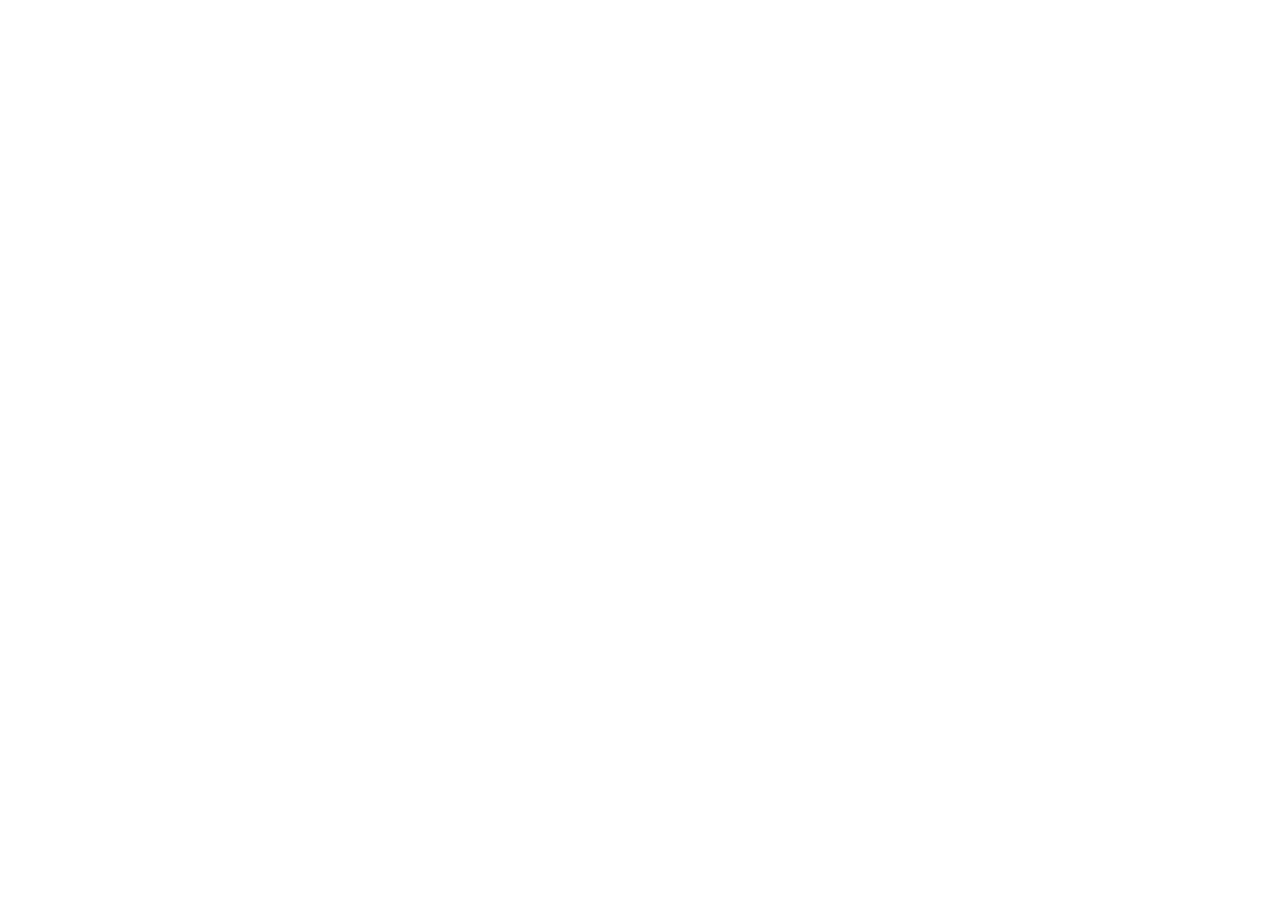
==== assets/html/subpage_01.html @ ce535149 "0426_V1 모바일에서도 봐야지" ====
<!doctype html>
<html lang="en">
  <head>
    <meta charset="UTF-8" />
    <meta name="viewport" content="width=device-width, initial-scale=1.0" />
    <title>Document</title>
  </head>
  <body></body>
</html>
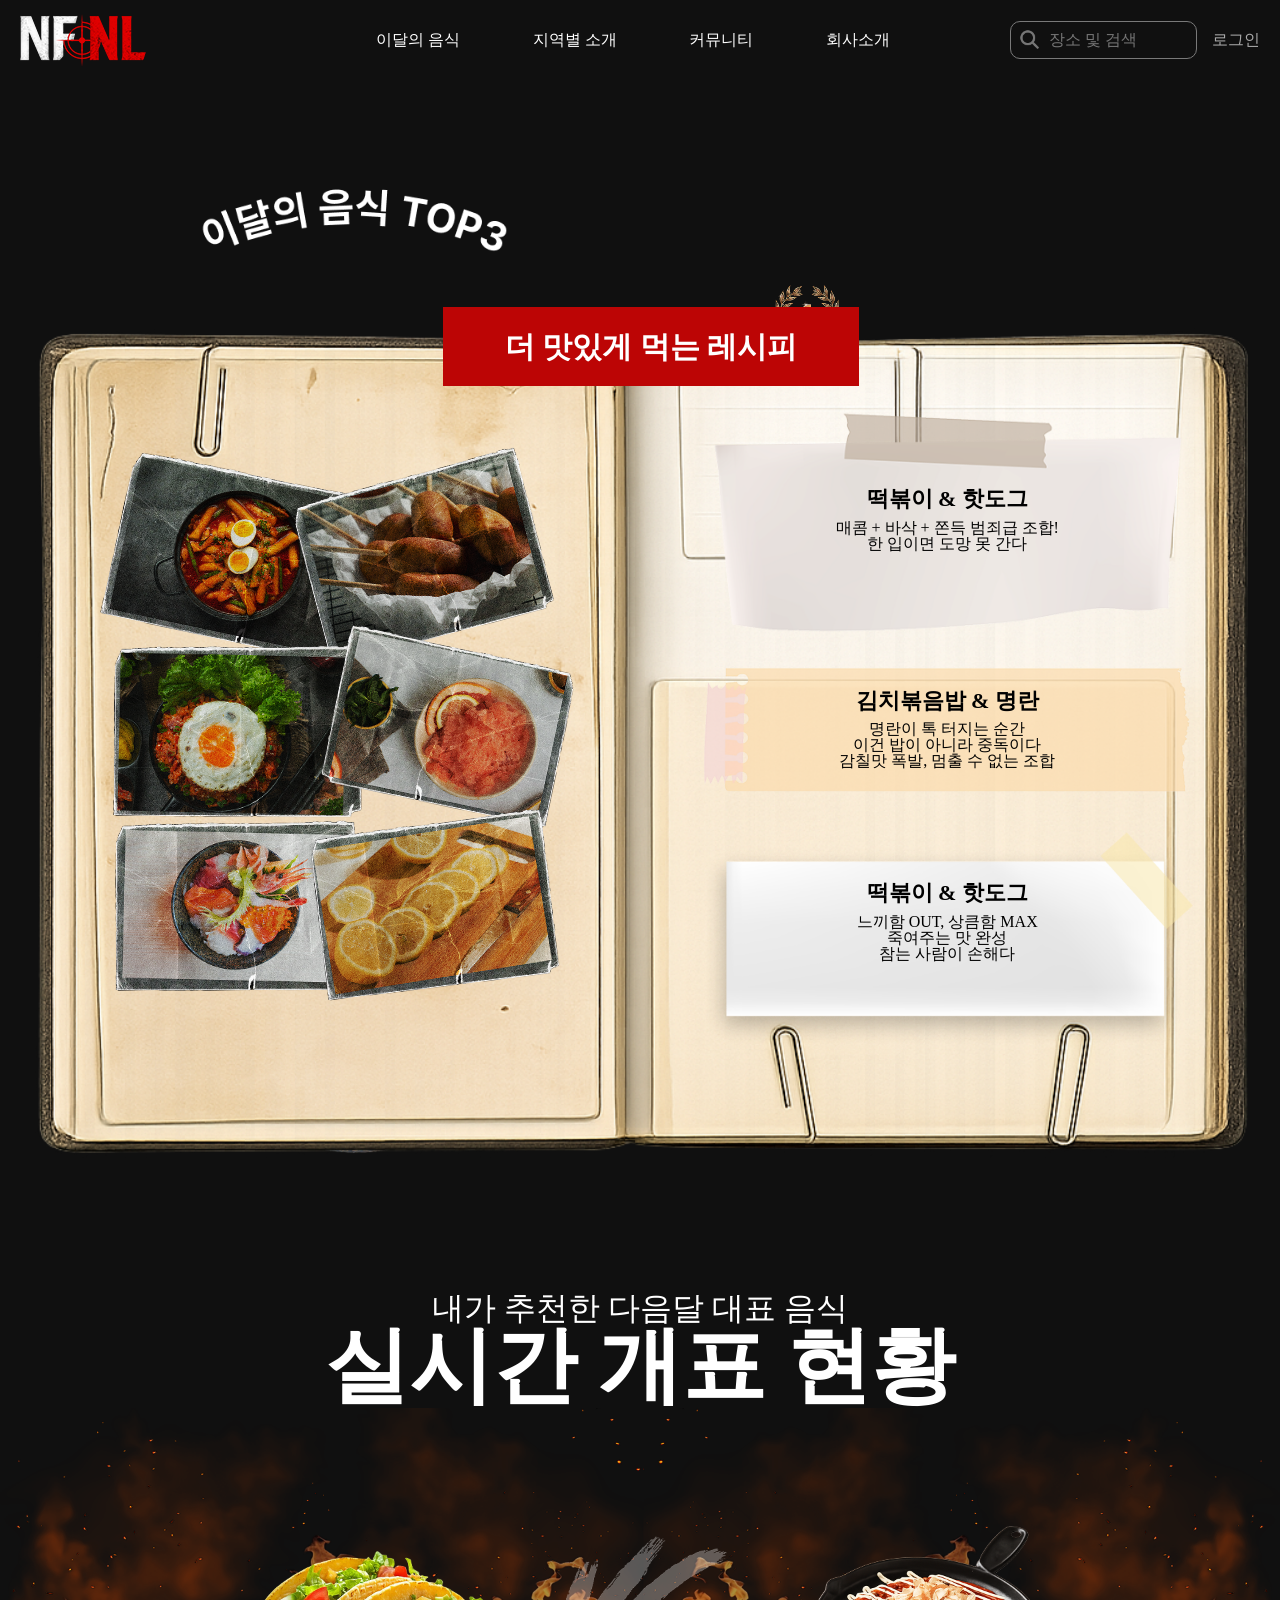
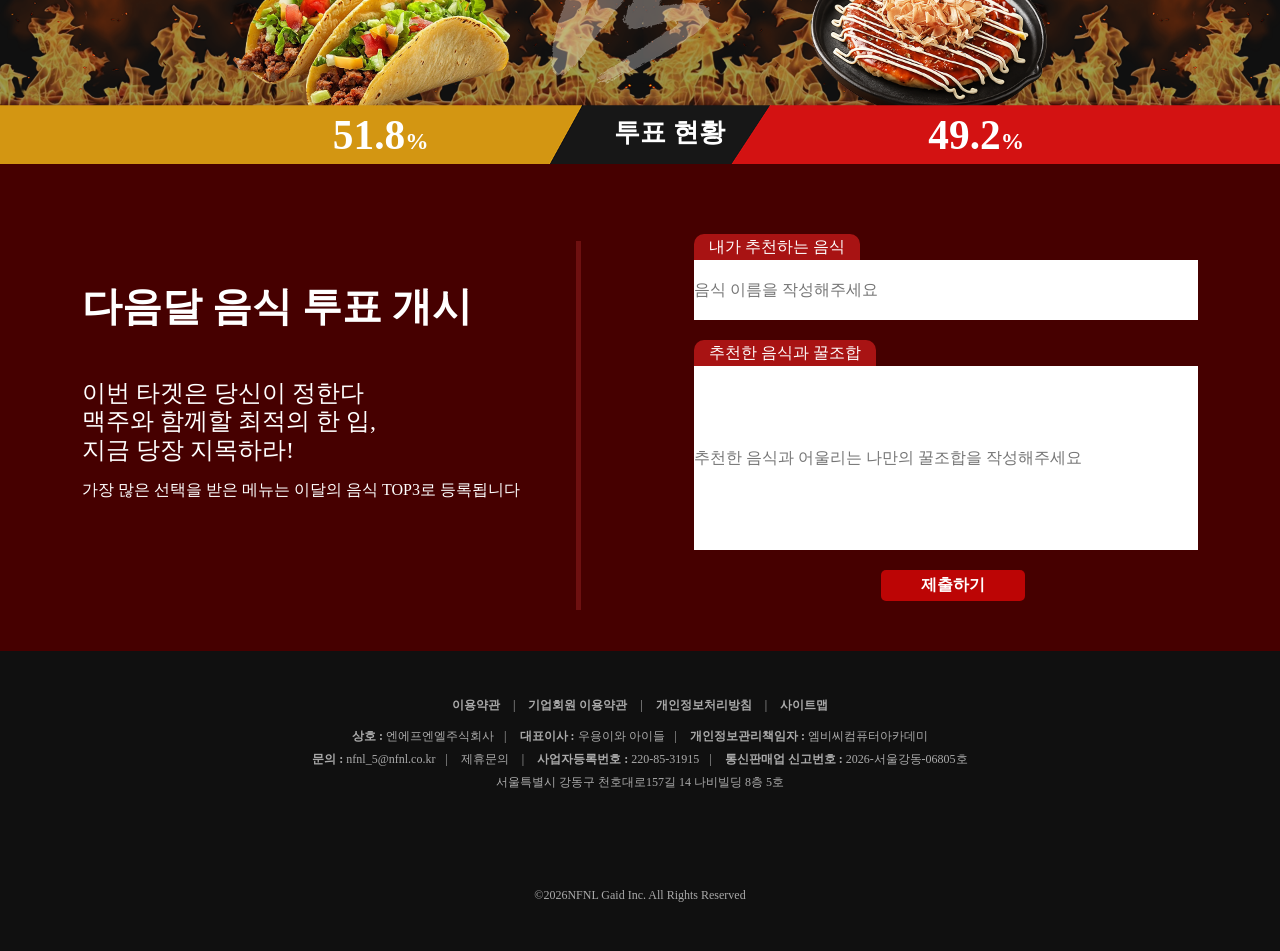
==== commit 2f985113: "0427 대가리 깨져 미친" ====
--- a/assets/html/subpage_01.html
+++ b/assets/html/subpage_01.html
@@ -1,9 +1,521 @@
 <!doctype html>
-<html lang="en">
+<html lang="ko">
   <head>
     <meta charset="UTF-8" />
     <meta name="viewport" content="width=device-width, initial-scale=1.0" />
-    <title>Document</title>
+    <title>이달의 음식</title>
+    <!-- css 리셋 -->
+    <link rel="stylesheet" href="../css/font.css" />
+    <link rel="stylesheet" href="../css/reset.css" />
+    <link rel="stylesheet" href="../css/style.css" />
+    <!-- <link rel="stylesheet" href="../css/sub1.css" /> -->
+    <link rel="stylesheet" href="../css/sub_1.css" />
+    <link rel="stylesheet" href="../css/sub_1M.css" />
+    <script src="https://kit.fontawesome.com/fb27592f06.js" crossorigin="anonymous"></script>
   </head>
-  <body></body>
+  <body>
+    <!-- header -->
+    <div id="mNav">
+      <button><i class="fa-solid fa-bars"></i></button>
+      <nav class="mNav_nav">
+        <ul>
+          <li><a href="subpage_01.html">이달의 음식</a></li>
+          <li>
+            <div class="sub">
+              <a href="subpage_02_b1.html">지역별 소개</a
+              ><i class="fa-solid fa-angle-down" style="color: #fff"></i>
+            </div>
+            <ul class="submenu">
+              <li><a href="subpage_02_b1.html">지역별</a></li>
+              <li><a href="subpage_02_kr.html">음식별</a></li>
+            </ul>
+          </li>
+          <li>
+            <div class="sub">
+              <a href="subpage_03.html">커뮤니티</a
+              ><i class="fa-solid fa-angle-down" style="color: #fff"></i>
+            </div>
+            <ul class="submenu">
+              <li><a href="subpage_03.html#tab01">게시판</a></li>
+              <li><a href="subpage_03.html#tab02">X파일(칼럼)</a></li>
+              <li><a href="subpage_03.html#tab03">유튜버 인증 리뷰</a></li>
+            </ul>
+          </li>
+          <li><a href="subpage_04.html">회사 소개</a></li>
+          <li><a href="#">로그인</a></li>
+        </ul>
+      </nav>
+    </div>
+    <!-- //mobile header -->
+    <header id="header">
+      <div class="logo">
+        <a href="../../index.html"><img src="../img/logo_nfnl_126_53.png" alt="로고 이미지" /></a>
+      </div>
+      <div class="lnb">
+        <ul>
+          <li>
+            <a href="subpage_01.html">이달의 음식</a>
+          </li>
+          <li>
+            <a href="subpage_02_b1.html">지역별 소개</a>
+            <ul class="submenu2">
+              <li><a href="subpage_02_b1.html">지역별</a></li>
+              <li><a href="subpage_02_kr.html">음식별</a></li>
+            </ul>
+          </li>
+          <li>
+            <a href="subpage_03.html">커뮤니티</a>
+            <ul class="submenu2">
+              <li><a href="subpage_03.html#tab01">게시판</a></li>
+              <li><a href="subpage_03.html#tab02">X파일(칼럼)</a></li>
+              <li><a href="subpage_03.html#tab03">유튜버 인증 리뷰</a></li>
+            </ul>
+          </li>
+          <li>
+            <a href="subpage_04.html">회사소개</a>
+          </li>
+        </ul>
+      </div>
+      <div class="gnb">
+        <form class="search_box" role="search">
+          <label for="searchInput" class="ir_so">상품검색</label>
+          <button type="submit"><span class="ir_so">버튼</span></button>
+          <input type="text" id="searchInput" placeholder="장소 및 검색" />
+        </form>
+        <a href="#">로그인</a>
+      </div>
+    </header>
+    <!-- //header -->
+
+    <main id="top3_main">
+      <section id="top3">
+        <div class="top3_bg">
+          <img src="../img/sub_1/11.png" alt="" />
+          <img src="../img/sub_1/table10.png" alt="" />
+        </div>
+        <div class="container">
+          <div class="top1">
+            <div class="img_box">
+              <img class="img1" src="../img/sub_1/this_food.png" alt="" />
+              <img class="no1" src="../img/sub_1/top1.png" alt="" />
+            </div>
+            <div class="food">
+              <div class="num"><img src="../img/sub_1/rank1.png" alt="" /></div>
+              <div><h1>마라탕</h1></div>
+              <div>
+                <span>매콤한 국물이 입맛을 확 깨운다</span
+                ><span class="food_txt">한번 먹기 시작하면 자꾸 손이 가는 그 맛</span>
+              </div>
+              <button class="btn1">
+                <a href="subpage_02_ch.html"
+                  >식당 보러가기
+                  <i class="fa-solid fa-arrow-right-long"></i>
+                </a>
+              </button>
+              <button class="btn2">
+                <a href="subpage_02_ch.html"><i class="fa-solid fa-arrow-right-long"></i></a>
+              </button>
+            </div>
+          </div>
+          <div class="top2">
+            <div class="food2">
+              <div class="num2"><img src="../img/sub_1/rank2.png" alt="" /></div>
+              <div><h1>반반족발</h1></div>
+              <div>
+                <span>고소함 반, 매콤함 반 불향이 입안 가득 퍼진다</span
+                ><span class="food_txt">언제 먹어도 즐기기 좋은 한 끼</span>
+              </div>
+              <button class="btn1">
+                <a href="subpage_02_kr.html">
+                  식당 보러가기
+                  <i class="fa-solid fa-arrow-right-long"></i>
+                </a>
+              </button>
+              <button class="btn2">
+                <a href="subpage_02_kr.html"><i class="fa-solid fa-arrow-right-long"></i></a>
+              </button>
+            </div>
+            <img class="no2" src="../img/sub_1/top2.png" alt="" />
+          </div>
+          <div class="top3">
+            <img class="no3" src="../img/sub_1/top3.png" alt="" />
+            <div class="food3">
+              <div class="num3"><img src="../img/sub_1/rank3.png" alt="" /></div>
+              <div><h1>해산물 덮밥</h1></div>
+              <div>
+                <span>신선한 해산물이 깔끔하게 어우러진다</span
+                ><span class="food_txt">마지막 한 입까지 기분 좋은 선택</span>
+              </div>
+              <button class="btn1">
+                <a href="subpage_02_jp.html">
+                  식당 보러가기
+                  <i class="fa-solid fa-arrow-right-long"></i>
+                </a>
+              </button>
+              <button class="btn2">
+                <a href="subpage_02_jp.html"><i class="fa-solid fa-arrow-right-long"></i></a>
+              </button>
+            </div>
+          </div>
+        </div>
+      </section>
+      <!-- //top3 -->
+
+      <section id="recipe">
+        <div class="container">
+          <img src="../img/sub_1/note.png" alt="" class="main_note" />
+          <h1>더 맛있게 먹는 레시피</h1>
+          <div class="left">
+            <div class="left_box img_box1">
+              <div class="recipe_img1"><img src="../img/sub_1/top1_img.png" alt="" /></div>
+              <div class="recipe_img1-1"><img src="../img/sub_1/top1_img2.png" alt="" /></div>
+            </div>
+            <div class="left_box img_box2">
+              <div class="recipe_img2"><img src="../img/sub_1/top2_img.png" alt="" /></div>
+              <div class="recipe_img2-1"><img src="../img/sub_1/top2_img2.png" alt="" /></div>
+            </div>
+            <div class="left_box img_box3">
+              <div class="recipe_img3"><img src="../img/sub_1/top3_img.png" alt="" /></div>
+              <div class="recipe_img3-1"><img src="../img/sub_1/top3_img2.png" alt="" /></div>
+            </div>
+          </div>
+          <div class="right">
+            <div class="right_recpie recpie_type1">
+              <img src="../img/sub_1/postit1.png" alt="" class="postit" />
+              <img src="../img/sub_1/note11.png" alt="" class="note" />
+              <div class="recpie_desc recipe_desc1">
+                <img src="../img/sub_1/m_img1.png" alt="" class="m_img" />
+                <h1>떡볶이 & 핫도그</h1>
+                <span>매콤 + 바삭 + 쫀득 범죄급 조합!</span>
+                <span>한 입이면 도망 못 간다</span>
+              </div>
+            </div>
+            <div class="right_recpie recpie_type2">
+              <img src="../img/sub_1/postit2.png" alt="" class="postit" />
+              <img src="../img/sub_1/note10.png" alt="" class="note" />
+              <div class="recpie_desc recipe_desc2">
+                <img src="../img/sub_1/m_img2.png" alt="" class="m_img" />
+                <h1>김치볶음밥 & 명란</h1>
+                <span>명란이 톡 터지는 순간</span>
+                <span>이건 밥이 아니라 중독이다</span>
+                <span>감칠맛 폭발, 멈출 수 없는 조합</span>
+              </div>
+            </div>
+            <div class="right_recpie recpie_type3">
+              <img src="../img/sub_1/postit3.png" alt="" class="postit" />
+              <img src="../img/sub_1/note11.png" alt="" class="note" />
+              <div class="recpie_desc recipe_desc3">
+                <img src="../img/sub_1/m_img3.png" alt="" class="m_img" />
+                <h1>떡볶이 & 핫도그</h1>
+                <span>느끼함 OUT, 상큼함 MAX</span>
+                <span>죽여주는 맛 완성</span>
+                <span>참는 사람이 손해다</span>
+              </div>
+            </div>
+          </div>
+          <!-- <div class="recipe_tape">더 맛있게 먹는 레시피</div> -->
+          <!-- <div class="recipe_inner">
+            <div class="recipe_box1">
+              <div class="img_box1">
+                <div class="recipe_img1"><img src="../img/sub_1/top1_img.png" alt="" /></div>
+                <div class="recipe_img1-1"><img src="../img/sub_1/top1_img2.png" alt="" /></div>
+              </div>
+              <div class="recpie_type1">
+                <h1>떡볶이 & 핫도그</h1>
+                <span>매콤 + 바삭 + 쫀득 범죄급 조합!</span>
+                <span>한 입이면 도망 못 간다</span>
+              </div>
+            </div>
+            <div class="recipe_box2">
+              <div class="img_box2">
+                <div class="recipe_img2"><img src="../img/sub_1/top2_img.png" alt="" /></div>
+                <div class="recipe_img2-1"><img src="../img/sub_1/top2_img2.png" alt="" /></div>
+              </div>
+              <div class="recpie_type2">
+                <h1>김치볶음밥 & 명란</h1>
+                <span>불맛 가득 김치볶음밥에 명란이 터지는 순간</span>
+                <span>이건 밥이 아니라 중독이다</span>
+                <span>감칠맛 폭발, 멈출 수 없는 조합</span>
+              </div>
+            </div>
+            <div class="recipe_box3">
+              <div class="img_box3">
+                <div class="recipe_img3"><img src="../img/sub_1/top3_img.png" alt="" /></div>
+                <div class="recipe_img3-1"><img src="../img/sub_1/top3_img2.png" alt="" /></div>
+              </div>
+              <div class="recpie_type3">
+                <h1>떡볶이 & 핫도그</h1>
+                <span>느끼함 OUT, 상큼함 MAX</span>
+                <span>죽여주는 맛 완성</span>
+                <span>참는 사람이 손해다</span>
+              </div>
+            </div>
+          </div> -->
+        </div>
+      </section>
+      <!-- //recipe -->
+      <section id="vote">
+        <div class="vote_inner">
+          <div class="vote_type">
+            <span>내가 추천한 다음달 대표 음식</span>
+            <h1>실시간 개표 현황</h1>
+          </div>
+          <div class="vote_img">
+            <img src="../img/sub_1/fire.png" alt="" />
+            <div class="graph">
+              <h1 class="vote_num1">51.8<span>%</span></h1>
+              <p>투표 현황</p>
+              <h1 class="vote_num2">49.2<span>%</span></h1>
+            </div>
+          </div>
+        </div>
+      </section>
+      <section id="vote2">
+        <div class="vote2_inner">
+          <div class="container">
+            <div class="vote2_title">
+              <h1>다음달 음식 투표 개시</h1>
+              <span>이번 타겟은 당신이 정한다</span>
+              <span>맥주와 함께할 최적의 한 입,</span>
+              <span>지금 당장 지목하라!</span>
+              <p>가장 많은 선택을 받은 메뉴는 이달의 음식 TOP3로 등록됩니다</p>
+            </div>
+            <div class="vote2_type">
+              <div class="type_box1">내가 추천하는 음식</div>
+              <input type="text" class="type_box2" placeholder="음식 이름을 작성해주세요" />
+              <div class="type_box3">추천한 음식과 꿀조합</div>
+              <input
+                type="text"
+                class="type_box4"
+                placeholder="추천한 음식과 어울리는 나만의 꿀조합을 작성해주세요"
+              />
+              <button onclick="submitAlert()" class="type_box5">제출하기</button>
+            </div>
+          </div>
+        </div>
+      </section>
+    </main>
+    <!-- //main -->
+
+    <!-- footer -->
+    <footer id="footer" class="footer">
+      <div class="footer_list">
+        <ul>
+          <li class="footer_use">
+            <span class="virtual">
+              <a href="javascript:void(0)">
+                <strong>이용약관</strong>
+              </a>
+            </span>
+            <span class="virtual">
+              <a href="javascript:void(0)">
+                <strong>기업회원 이용약관</strong>
+              </a>
+            </span>
+            <span class="virtual">
+              <a href="javascript:void(0)">
+                <strong>개인정보처리방침</strong>
+              </a>
+            </span>
+            <span>
+              <a href="javascript:void(0)">
+                <strong>사이트맵</strong>
+              </a>
+            </span>
+          </li>
+          <li class="footer_company">
+            <span class="virtual"><em>상호 : </em>엔에프엔엘주식회사</span>
+            <span class="virtual"><em>대표이사 : </em>우용이와 아이들</span>
+            <span><em>개인정보관리책임자 : </em>엠비씨컴퓨터아카데미</span>
+          </li>
+          <li class="footer_inquiry">
+            <span class="virtual"
+              ><em>문의 : </em><a href="mailto:nfnl_5@nfnl.co.kr">nfnl_5@nfnl.co.kr</a></span
+            >
+            <span class="virtual">
+              <a href="javascript:void(0)">제휴문의</a>
+            </span>
+            <span class="virtual"><em>사업자등록번호 : </em>220-85-31915</span>
+            <span><em>통신판매업 신고번호 : </em>2026-서울강동-06805호</span>
+          </li>
+          <li class="footer_address">
+            <span>서울특별시 강동구 천호대로157길 14 나비빌딩 8층 5호</span>
+          </li>
+          <li class="footer_sns">
+            <a href="https://www.instagram.com/" target="_blank">
+              <i class="fa-brands fa-instagram"></i>
+            </a>
+            <a href="https://www.facebook.com/" target="_blank">
+              <i class="fa-brands fa-square-facebook"></i>
+            </a>
+            <a href="https://www.youtube.com/" target="_blank">
+              <i class="fa-brands fa-youtube"></i>
+            </a>
+            <a href="https://www.tiktok.com/" target="_blank">
+              <i class="fa-brands fa-tiktok"></i>
+            </a>
+          </li>
+        </ul>
+        <span class="footer_copyright"
+          >&copy;<span>2026</span>NFNL Gaid Inc. All Rights Reserved</span
+        >
+      </div>
+    </footer>
+    <!-- //footer -->
+
+    <!-- script -->
+    <script src="https://cdn.jsdelivr.net/npm/gsap@3.14.2/dist/gsap.min.js"></script>
+    <script src="https://cdn.jsdelivr.net/npm/gsap@3.14.2/dist/ScrollTrigger.min.js"></script>
+    <script src="../javascript/main_swiper.js"></script>
+    <script>
+      //header scroll
+      let lastScrollTop = 0;
+      window.addEventListener("scroll", function () {
+        let scrollTop = window.scrollY + window.innerHeight / 2;
+        let scrollTop2 = window.scrollY;
+
+        if (scrollTop2 > lastScrollTop) {
+          document.querySelector("#header").classList.add("hide");
+        } else {
+          document.querySelector("#header").classList.remove("hide");
+        }
+        lastScrollTop = scrollTop2;
+      });
+
+      // 모바일 메뉴
+      const button = document.querySelector("#mNav button");
+      const nav = document.querySelector("#mNav nav");
+
+      button.addEventListener("click", () => {
+        nav.classList.toggle("dropdown");
+      });
+
+      const menu = document.querySelectorAll(".mNav_nav > ul > li");
+
+      menu.forEach(function (menuList) {
+        menuList.addEventListener("click", function () {
+          const subMenu = this.querySelector("ul");
+
+          if (subMenu.style.height === "120px") {
+            subMenu.style.height = "0px";
+          } else {
+            subMenu.style.height = "120px";
+          }
+        });
+      });
+
+      //1920px 메뉴
+      const navList = document.querySelector("#header .lnb > ul");
+
+      navList.addEventListener("mouseover", function () {
+        navList.querySelectorAll(".submenu2").forEach(function (sub) {
+          sub.style.height = "200px";
+        });
+        document.querySelector("#header").classList.add("on");
+      });
+
+      navList.addEventListener("mouseout", function () {
+        navList.querySelectorAll(".submenu2").forEach(function (sub) {
+          sub.style.height = "0";
+        });
+        document.querySelector("#header").classList.remove("on");
+      });
+
+      gsap.registerPlugin(ScrollTrigger);
+
+      const box1 = document.querySelector(".no1");
+      const box2 = document.querySelector(".no2");
+      const box3 = document.querySelector(".no3");
+
+      // box1 → 왼쪽에서
+      gsap.from(box1, {
+        x: -300,
+        opacity: 0,
+        duration: 0.5,
+        scrollTrigger: {
+          trigger: box1,
+          start: "top+=500 bottom",
+          once: true,
+        },
+      });
+
+      // box2 → 오른쪽에서
+      gsap.from(box2, {
+        x: 300,
+        opacity: 0,
+        duration: 0.5,
+        scrollTrigger: {
+          trigger: box2,
+          start: "top+=500 bottom",
+          once: true,
+        },
+      });
+
+      // box3 → 다시 왼쪽에서
+      gsap.from(box3, {
+        x: -300,
+        opacity: 0,
+        duration: 0.5,
+        scrollTrigger: {
+          trigger: box3,
+          start: "top+=500 bottom",
+          once: true,
+        },
+      });
+
+      // recipe
+      gsap.registerPlugin(ScrollTrigger);
+
+      const recipe = document.querySelectorAll(".recipe_img1-1, .recipe_img2-1, .recipe_img3-1");
+
+      // box1 → 왼쪽에서
+      gsap.from(recipe, {
+        x: -200,
+        duration: 0.6,
+        stagger: 0.1,
+        ease: "power3.out",
+        scrollTrigger: {
+          trigger: ".recipe_img1-1",
+          start: "top 100%",
+          once: true,
+        },
+      });
+
+      // graph
+      const nums = document.querySelectorAll(".vote_num1, .vote_num2");
+
+      const observer = new IntersectionObserver((entries) => {
+        entries.forEach((entry) => {
+          if (entry.isIntersecting) {
+            startAnimation();
+            observer.disconnect(); // 한 번만 실행
+          }
+        });
+      });
+
+      observer.observe(document.querySelector(".graph"));
+
+      function startAnimation() {
+        nums.forEach((el) => {
+          const finalValue = parseFloat(el.textContent); // 51.8 같은 값
+          let interval;
+
+          interval = setInterval(() => {
+            const random = (Math.random() * 100).toFixed(1); // 0~100 랜덤
+            el.childNodes[0].nodeValue = random; // 숫자만 변경 (% 제외)
+          }, 40);
+
+          setTimeout(() => {
+            clearInterval(interval);
+            el.childNodes[0].nodeValue = finalValue.toFixed(1);
+          }, 1000);
+        });
+      }
+
+      // 제출하기 버튼
+      function submitAlert() {
+        alert("제출이 완료되었습니다.");
+      }
+    </script>
+  </body>
 </html>
--- a/assets/css/font.css
+++ b/assets/css/font.css
@@ -0,0 +1,63 @@
+/* font */
+@font-face {
+  font-family: "Pretendard";
+  src: url("https://cdn.jsdelivr.net/gh/projectnoonnu/pretendard@1.0/Pretendard-Thin.woff2") format("woff2");
+  font-weight: 100;
+  font-display: swap;
+}
+
+@font-face {
+  font-family: "Pretendard";
+  src: url("https://cdn.jsdelivr.net/gh/projectnoonnu/pretendard@1.0/Pretendard-ExtraLight.woff2") format("woff2");
+  font-weight: 200;
+  font-display: swap;
+}
+
+@font-face {
+  font-family: "Pretendard";
+  src: url("https://cdn.jsdelivr.net/gh/projectnoonnu/pretendard@1.0/Pretendard-Light.woff2") format("woff2");
+  font-weight: 300;
+  font-display: swap;
+}
+
+@font-face {
+  font-family: "Pretendard";
+  src: url("https://cdn.jsdelivr.net/gh/projectnoonnu/pretendard@1.0/Pretendard-Regular.woff2") format("woff2");
+  font-weight: 400;
+  font-display: swap;
+}
+
+@font-face {
+  font-family: "Pretendard";
+  src: url("https://cdn.jsdelivr.net/gh/projectnoonnu/pretendard@1.0/Pretendard-Medium.woff2") format("woff2");
+  font-weight: 500;
+  font-display: swap;
+}
+
+@font-face {
+  font-family: "Pretendard";
+  src: url("https://cdn.jsdelivr.net/gh/projectnoonnu/pretendard@1.0/Pretendard-SemiBold.woff2") format("woff2");
+  font-weight: 600;
+  font-display: swap;
+}
+
+@font-face {
+  font-family: "Pretendard";
+  src: url("https://cdn.jsdelivr.net/gh/projectnoonnu/pretendard@1.0/Pretendard-Bold.woff2") format("woff2");
+  font-weight: 700;
+  font-display: swap;
+}
+
+@font-face {
+  font-family: "Pretendard";
+  src: url("https://cdn.jsdelivr.net/gh/projectnoonnu/pretendard@1.0/Pretendard-ExtraBold.woff2") format("woff2");
+  font-weight: 800;
+  font-display: swap;
+}
+
+@font-face {
+  font-family: "Pretendard";
+  src: url("https://cdn.jsdelivr.net/gh/projectnoonnu/pretendard@1.0/Pretendard-Black.woff2") format("woff2");
+  font-weight: 900;
+  font-display: swap;
+}
--- a/assets/css/style.css
+++ b/assets/css/style.css
@@ -0,0 +1,363 @@
+/* common */
+/* layout */
+#header {
+  position: fixed;
+  z-index: 200;
+  width: 100%;
+  height: 80px;
+  display: flex;
+  align-items: center;
+  justify-content: space-between;
+  padding: 10px 20px;
+  box-sizing: border-box;
+  line-height: 1;
+  transition: transform 0.4s;
+  transform: translateY(0);
+  background-color: #101010;
+  top: 0;
+  left: 0;
+}
+
+#header.hide {
+  transform: translateY(-200px);
+}
+#nav {
+  width: 100%;
+}
+#main {
+  width: 100%;
+}
+#footer {
+  width: 100%;
+  height: 300px;
+  background: #101010;
+  text-align: center;
+  align-content: center;
+  box-sizing: border-box;
+  font-size: 12px;
+  font-weight: 300;
+  line-height: 1.7;
+}
+/* container */
+.container {
+  width: 1440px;
+  margin: 0 auto;
+
+  /* background: rgba(255, 243, 82, 0.438); */
+}
+
+/****** mobile header ******/
+#mNav button {
+  padding: 15px;
+  position: fixed;
+  top: 0;
+  left: 0;
+  z-index: 300;
+  display: none;
+  background-color: rgba(0, 0, 0, 0);
+}
+#mNav button i.fa-bars {
+  color: #fff;
+  font-size: 30px;
+}
+#mNav nav {
+  display: none;
+}
+#mNav nav ul {
+}
+#mNav nav ul:nth-child(1) {
+}
+#mNav nav > ul > li {
+  border-bottom: 1px solid #999;
+  /* margin-bottom: 20px; */
+  /* margin-bottom: 10px; */
+}
+#mNav nav > ul > li:last-child {
+  border-bottom: none;
+}
+#mNav nav > ul > li > a {
+  display: inline-block;
+  font-size: 18px;
+  color: #ddd;
+  margin: 5% 0;
+}
+.mNav_nav > ul > li > ul {
+  display: none;
+}
+.mNav_nav > ul > li > ul > li > a {
+  display: block;
+  padding: 10px;
+  text-align: center;
+}
+.mNav_btn {
+  display: inline-block;
+  margin: 5% 0;
+}
+/* header */
+
+/* logo */
+.logo {
+  width: 19%;
+}
+.logo a {
+}
+.logo a img {
+  width: 126px;
+  height: 53px;
+}
+
+/* nav */
+/* submenu2 및 배경 */
+#header::after {
+  content: "";
+  width: 100%;
+  height: 0px;
+  /* background-color: #ddd; */
+  background: linear-gradient(rgba(16, 16, 16, 1) 0%, rgba(0, 0, 0, 0) 100%);
+  position: absolute;
+  left: 0;
+  top: 80px;
+  transition: all 0.5s;
+  backdrop-filter: blur(2px);
+  z-index: 100;
+}
+#header.on::after {
+  content: "";
+  width: 100%;
+  height: 500px;
+  /* ************여깁니다 서브메뉴 길이설정********* */
+  /* background-color: #ddd; */
+  background: linear-gradient(rgba(16, 16, 16, 1) 20%, rgba(16, 16, 16, 0) 100%);
+  position: absolute;
+  left: 0;
+  top: 80px;
+  backdrop-filter: blur(2px);
+}
+/* //submenu 및 배경 */
+/* lnb */
+#header .lnb {
+  width: 50%;
+  z-index: 200;
+}
+#header .lnb > ul {
+  display: flex;
+  justify-content: space-evenly;
+  align-items: center;
+}
+.sub {
+  display: flex;
+  justify-content: space-between;
+  align-items: center;
+}
+.sub a {
+  font-size: 18px;
+  color: #ddd;
+  margin: 5% 0;
+}
+#header .lnb > ul > li {
+  position: relative;
+}
+#header .lnb > ul > li .submenu2 {
+  display: none;
+}
+#header .lnb > ul > li:hover .submenu2 {
+  display: block;
+}
+#header .lnb > ul > li > a {
+  display: block;
+  padding: 10px 1.5625vw;
+  color: #ffffff;
+}
+#header .lnb > ul > li > a:hover {
+  color: #e00000;
+}
+#header .lnb > ul > li > ul.submenu2 {
+  position: absolute;
+  left: 0;
+  top: 44px;
+  width: 100%;
+  z-index: 3;
+  display: none;
+}
+#header .lnb > ul > li > ul.submenu2 {
+  display: block;
+  height: 0;
+  overflow: hidden;
+  transition: height 0.5s;
+}
+#header .lnb > ul > li > ul.submenu2 > li {
+  text-align: center;
+  margin-top: 30px;
+}
+#header .lnb > ul > li > ul.submenu2 > li > a {
+  color: #ffffff;
+  display: block;
+  padding: 5px;
+  box-sizing: border-box;
+  word-break: keep-all;
+}
+#header .lnb > ul > li > ul.submenu2 > li > a:hover {
+  color: #e00000;
+}
+
+/* gnb */
+.gnb {
+  display: flex;
+  align-items: center;
+}
+.search_box {
+  width: 14.4271vw;
+  display: flex;
+  border: 1px solid #797979;
+  border-radius: 10px;
+}
+.search_box input {
+  width: 8.5417vw;
+  height: 36px;
+  padding-left: 2px;
+  background-color: rgba(0, 0, 0, 0);
+  border: none;
+}
+.search_box button {
+  background: url(../img/search.png) no-repeat center;
+  width: 36px;
+  height: 36px;
+  background-size: 64%;
+}
+.gnb a {
+  margin-left: 15px;
+}
+
+/* footer */
+/* footer_list */
+.footer_company,
+.footer_inquiry,
+.footer_address {
+  margin-bottom: 3px;
+}
+em {
+  font-weight: 700;
+}
+/* footer_use */
+.footer_use {
+  margin-bottom: 10px;
+  font-weight: 500;
+  line-height: 1.6;
+}
+/* virtual_bar */
+.virtual::after {
+  content: "|";
+  margin-left: 10px;
+  margin-right: 10px;
+}
+/* footer_sns */
+.footer_sns {
+  margin: 24px 0;
+}
+.footer_sns a {
+  font-size: 26px;
+  text-align: center;
+  padding-right: 10px;
+}
+.footer_sns a:last-child {
+  padding-right: 0;
+}
+.footer_sns a i {
+  width: auto;
+  height: 26px;
+  color: #666666;
+}
+.footer_sns a i:hover {
+  color: #8d0002;
+}
+
+/* 미디어 쿼리 */
+@media (max-width: 1170px) {
+  #header .lnb > ul {
+    display: flex;
+    justify-content: space-between;
+    align-items: center;
+  }
+}
+@media (max-width: 780px) {
+  #header {
+    height: 60px;
+    justify-content: center;
+  }
+  #mNav nav {
+    display: block;
+    width: 50%;
+    background-color: #8d0002;
+    padding: 1% 3%;
+    box-sizing: border-box;
+    transform: translateX(-100%);
+    transition: transform 0.5s;
+    position: fixed;
+    top: 60px;
+    z-index: 300;
+    left: 0;
+  }
+  #mNav nav.dropdown {
+    display: block;
+    transform: translateX(0);
+  }
+  #mNav button {
+    display: block;
+  }
+  .mNav_nav > ul > li > ul {
+    display: block;
+    height: 0;
+    overflow: hidden;
+    transition: all 400ms;
+  }
+
+  #header .lnb,
+  .gnb {
+    display: none;
+  }
+  .logo,
+  .logo a img {
+    width: 79px;
+    height: 33px;
+  }
+  #footer {
+    padding: 0 24px;
+  }
+  span {
+    word-break: keep-all;
+  }
+}
+@media (max-width: 480px) {
+  #header {
+    height: 45px;
+    width: 100%;
+  }
+  .logo,
+  .logo a img {
+    width: 60px;
+    height: 25px;
+  }
+  #mNav nav {
+    top: 45px;
+  }
+  #mNav button {
+    padding: 12.5px;
+  }
+  #mNav button i.fa-bars {
+    font-size: 20px;
+  }
+  #mNav nav > ul > li > a {
+    font-size: 16px;
+  }
+  .sub a {
+    font-size: 16px;
+  }
+  #footer {
+    padding: 0 20px;
+    height: 350px;
+  }
+  .virtual::after {
+    margin-left: 5px;
+    margin-right: 5px;
+  }
+}
--- a/assets/css/sub_1.css
+++ b/assets/css/sub_1.css
@@ -0,0 +1,495 @@
+body {
+  overflow-x: hidden;
+}
+#top3_main {
+  padding-top: 30px;
+}
+#top3 {
+  width: 100%;
+  color: #fff;
+  position: relative;
+  margin-top: 150px;
+}
+.top3_bg img:last-child {
+  display: none;
+}
+#top3 .container {
+  position: absolute;
+  top: 0;
+  left: 0;
+  width: 100%;
+}
+#top3 .container {
+  display: flex;
+  flex-direction: column;
+  /* background-color: bisque; */
+}
+.top1 {
+  display: flex;
+  flex-wrap: wrap;
+  /* background-color: cadetblue; */
+}
+.img_box {
+  width: 50%;
+}
+.img_box .img1 {
+  width: 50%;
+  padding-top: 1%;
+  padding-left: 30%;
+}
+.no1 {
+  width: 50%;
+  padding-left: 30%;
+}
+.num img {
+  width: 20%;
+  padding-bottom: 8px;
+}
+.food {
+  box-sizing: border-box;
+  width: 40%;
+  padding-left: 10%;
+  padding-top: 8%;
+}
+span.food_txt {
+  display: block;
+}
+.food h1 {
+  font-size: 3.2292vw;
+  font-weight: bold;
+  padding-bottom: 18px;
+}
+.food span {
+  display: block;
+  font-size: 24px;
+}
+.btn1 {
+  padding: 14px 18px;
+  border-radius: 10px;
+  margin-top: 27px;
+}
+.btn1 a {
+  font-size: 24px;
+  font-weight: bold;
+  color: #000;
+}
+.btn2 {
+  padding: 5px;
+  border-radius: 50px;
+  color: #000;
+  margin-top: 5px;
+  display: none;
+}
+/* //top1 */
+
+.top2 {
+  display: flex;
+  flex-wrap: wrap;
+  gap: 5%;
+  /* background-color: yellowgreen; */
+}
+.num2 img {
+  width: 15%;
+  padding-bottom: 25px;
+}
+.no2 {
+  width: 30%;
+  position: relative;
+  bottom: 35px;
+  right: 6.8854vw;
+}
+.food2 {
+  width: 40%;
+  padding-top: 3%;
+  padding-left: 20%;
+}
+.food2 h1 {
+  font-size: 3.2292vw;
+  font-weight: bold;
+  padding-bottom: 23px;
+}
+.food2 span {
+  display: block;
+  font-size: 24px;
+}
+
+/* //top2 */
+
+.top3 {
+  display: flex;
+  flex-wrap: wrap;
+  gap: 20%;
+  margin-top: 20px;
+  /* background-color: tomato; */
+}
+.no3 {
+  width: 25%;
+  padding-top: 1%;
+  padding-left: 15%;
+  /* position: relative;
+  top: -155px;
+  left: 0; */
+}
+.food3 {
+  width: 30%;
+}
+.num3 img {
+  width: 20%;
+  padding-bottom: 25px;
+}
+.food3 h1 {
+  font-size: 3.2292vw;
+  font-weight: bold;
+  padding-bottom: 23px;
+}
+.food3 span {
+  display: block;
+  font-size: 24px;
+}
+/* //top3 */
+
+/* **********recipe********** */
+#recipe {
+  width: 100%;
+  margin-top: 10%;
+}
+#recipe .container {
+  position: relative;
+}
+#recipe .container > h1 {
+  background-color: #bc0505;
+  text-align: center;
+  display: inline-block;
+  padding: 2% 5%;
+  font-size: 30px;
+  font-weight: bold;
+  color: #fff;
+  position: absolute;
+  top: -2%;
+  left: 34%;
+}
+.left {
+  width: 50%;
+  /* background-color: #ff9f9f; */
+  position: absolute;
+  top: 0;
+  left: 0;
+  padding: 12% 5%;
+  box-sizing: border-box;
+}
+
+/* left item */
+.left_box {
+  display: flex;
+}
+.recipe_img1 {
+  transform: translateX(10%) rotate(12deg);
+}
+.recipe_img1-1 {
+  transform: translateX(-15%) rotate(-15deg);
+}
+.recipe_img2 {
+  transform: translateX(10%);
+}
+.recipe_img2-1 {
+  transform: translateX(-5%) rotate(12deg);
+}
+.recipe_img3 {
+  transform: translateX(10%);
+}
+.recipe_img3-1 {
+  transform: translateX(-10%) rotate(-8deg);
+}
+
+/* right item */
+.right {
+  width: 50%;
+  /* background-color: #86fff3; */
+  position: absolute;
+  top: 0;
+  right: 0;
+  padding: 7% 0;
+}
+.right_recpie {
+  width: 80%;
+  margin: 0 auto;
+  /* background-color: yellow; */
+  position: relative;
+  margin-bottom: 30px;
+}
+.recpie_desc {
+  width: 100%;
+  position: absolute;
+  top: 35%;
+  left: 50%;
+  transform: translateX(-50%);
+  text-align: center;
+  color: #000;
+}
+.recpie_desc h1 {
+  font-size: 22px;
+  font-weight: bold;
+  padding-bottom: 2%;
+}
+.recpie_desc span {
+  display: block;
+  font-size: 16px;
+}
+.recipe_desc2 {
+  top: 20%;
+}
+.recipe_desc3 {
+  top: 25%;
+}
+.note {
+  display: none;
+}
+.m_img {
+  display: none;
+}
+/* #recipe .container {
+  height: 1000px;
+  background: url(../img/sub1_img/노트4\ -\ 복사본.png) no-repeat;
+  background-size: contain;
+}
+.recipe_inner {
+  margin-top: 10%;
+}
+.recipe_box1,
+.recipe_box2,
+.recipe_box3 {
+  width: 100%;
+  display: flex;
+  justify-content: space-between;
+  align-items: center;
+  background-color: red;
+}
+.recipe_box1 {
+  margin: 10px 0;
+}
+.recipe_box2 {
+  margin-top: 10px;
+}
+.recipe_box3 {
+  margin-top: 10px;
+}
+.recipe_box1 img {
+  width: 80%;
+}
+.recipe_box2 img {
+  width: 80%;
+}
+.recipe_box3 img {
+  width: 80%;
+}
+.img_box1,
+.img_box2,
+.img_box3 {
+  display: flex;
+}
+.recipe_img1 {
+  flex: 0.5;
+  transform: translateX(35%);
+}
+.recipe_img1-1 {
+  flex: 0.5;
+  transform: translateX(-35%);
+}
+.recipe_img2 {
+  flex: 0.5;
+  transform: translateX(35%);
+}
+.recipe_img2-1 {
+  flex: 0.5;
+  transform: translateX(-35%);
+}
+.recipe_img3 {
+  flex: 0.5;
+  transform: translateX(35%);
+}
+.recipe_img3-1 {
+  flex: 0.5;
+  transform: translateX(-35%);
+}
+.recpie_type1 {
+  flex: 1;
+  width: 42%;
+  height: 225px;
+  background: url(../img/sub1_img/포스트잇1.png) no-repeat;
+  background-size: contain;
+}
+.recpie_type1 h1 {
+  font-size: 22px;
+  font-weight: bold;
+  padding: 10% 0 2% 10%;
+}
+.recpie_type1 span {
+  font-size: 16px;
+  display: block;
+  padding-left: 10%;
+}
+.recpie_type2 {
+  flex: 1;
+  width: 40%;
+  height: 140px;
+  background: url(../img/sub1_img/포스트잇\ 최종-02\ 1.png) no-repeat;
+  background-size: contain;
+}
+.recpie_type2 h1 {
+  font-size: 22px;
+  font-weight: bold;
+  padding: 6% 0 2% 14%;
+}
+.recpie_type2 span {
+  font-size: 16px;
+  display: block;
+  padding-left: 14%;
+}
+.recpie_type3 {
+  flex: 1;
+  width: 42%;
+  height: 255px;
+  background: url(../img/sub1_img/포스트잇3.png) no-repeat;
+  background-size: contain;
+}
+.recpie_type3 h1 {
+  font-size: 22px;
+  font-weight: bold;
+  padding: 10% 0 2% 10%;
+}
+.recpie_type3 span {
+  font-size: 16px;
+  display: block;
+  padding-left: 10%;
+} */
+/* //recipe */
+
+/* *********vote******** */
+.vote_type {
+  color: #fff;
+  text-align: center;
+  padding: 10% 0 0;
+}
+.vote_type span {
+  font-size: 32px;
+}
+.vote_type h1 {
+  font-size: 84px;
+  font-weight: bold;
+}
+.vote_img {
+  position: relative;
+  color: #fff;
+}
+.graph {
+  display: flex;
+  justify-content: space-around;
+}
+.graph .vote_num1 {
+  font-size: 3.2292vw;
+  font-weight: bold;
+  position: absolute;
+  bottom: 2%;
+  left: 26%;
+}
+.graph .vote_num2 {
+  font-size: 3.2292vw;
+  font-weight: bold;
+  position: absolute;
+  bottom: 2%;
+  right: 20%;
+}
+.graph span {
+  font-size: 1.8229vw;
+  font-weight: bold;
+}
+.graph p {
+  position: absolute;
+  bottom: 5%;
+  left: 48%;
+  font-size: 26px;
+  font-weight: bold;
+}
+/* //vote1 */
+.vote2_inner {
+  background-color: #460000;
+}
+.vote2_inner .container {
+  box-sizing: border-box;
+  display: flex;
+  justify-content: space-around;
+
+  color: #fff;
+  padding-top: 70px;
+  padding-bottom: 50px;
+}
+.vote2_title {
+  position: relative;
+  padding-right: 5%;
+}
+.vote2_title h1 {
+  font-size: 40px;
+  font-weight: bold;
+  padding-top: 53px;
+  padding-bottom: 50px;
+}
+.vote2_title::after {
+  content: "";
+  width: 5px;
+  height: 369px;
+  display: block;
+  background-color: #6e1010;
+  position: absolute;
+  top: 2%;
+  right: 0;
+}
+.vote2_title span {
+  font-size: 24px;
+  display: block;
+  margin-top: 1%;
+}
+.vote2_title p {
+  font-size: 16px;
+  margin-top: 20px;
+}
+.type_box1 {
+  display: inline-block;
+  background-color: #a81313;
+  border-radius: 10px 10px 0 0;
+  padding: 1% 3%;
+}
+.type_box2 {
+  display: block;
+  width: 39.3646vw;
+  height: 60px;
+  background-color: #fff;
+  margin-bottom: 20px;
+  border: none;
+}
+.type_box3 {
+  display: inline-block;
+  background-color: #a81313;
+  border-radius: 10px 10px 0 0;
+  padding: 1% 3%;
+}
+.type_box4 {
+  display: block;
+  width: 39.3646vw;
+  height: 184px;
+  background-color: #fff;
+  margin-bottom: 20px;
+  border: none;
+}
+.type_box5 {
+  font-weight: bold;
+  color: #fff;
+  border-radius: 5px;
+  background-color: #bc0505;
+  text-align: center;
+  display: inline-block;
+  padding: 1.5% 8%;
+  margin-left: 37%;
+}
+.type_box5 a {
+  color: #fff;
+}
--- a/assets/css/sub_1M.css
+++ b/assets/css/sub_1M.css
@@ -0,0 +1,430 @@
+@media (max-width: 1470px) {
+  .container {
+    width: 96%;
+  }
+  .btn1 {
+    margin-top: 18px;
+  }
+  .btn1 a {
+    font-size: 16px;
+  }
+  .food span,
+  .food2 span,
+  .food3 span {
+    font-size: 20px;
+  }
+  .num2 img {
+    width: 15%;
+    padding-bottom: 8px;
+  }
+  .num3 img {
+    width: 20%;
+    padding-bottom: 8px;
+  }
+  /* .recpie_type1 {
+    width: 40%;
+    height: 170px;
+  }
+  .recpie_type2 {
+    width: 40%;
+    height: 120px;
+  }
+  .recpie_type3 {
+    width: 40%;
+    height: 180px;
+  }
+  .recpie_type2 h1 {
+    padding: 3% 0 2% 14%;
+  }
+  .recpie_type3 h1 {
+    padding: 7% 0 2% 10%;
+  } */
+}
+
+@media (max-width: 1080px) {
+  .food {
+    padding-left: 5%;
+  }
+  .food h1,
+  .food2 h1,
+  .food3 h1 {
+    padding-bottom: 10px;
+  }
+  .food span,
+  .food2 span,
+  .food3 span {
+    font-size: 17px;
+  }
+
+  .btn1 {
+    padding: 8px 10px;
+    border-radius: 10px;
+    margin-top: 10px;
+  }
+  .no2 {
+    bottom: 22px;
+  }
+  /* .recipe_box1 img {
+    width: 70%;
+  }
+  .recipe_box2 img {
+    width: 70%;
+  }
+  .recipe_box3 img {
+    width: 70%;
+  }
+  .recpie_type1 {
+    width: 40%;
+    height: 150px;
+  }
+  .recpie_type2 {
+    width: 40%;
+    height: 120px;
+  }
+  .recpie_type3 {
+    width: 40%;
+    height: 160px;
+  } */
+}
+
+@media (max-width: 960px) {
+  #recipe .container {
+    background: none;
+  }
+  #recipe .container > h1 {
+    font-size: 20px;
+  }
+  .top1 {
+    justify-content: space-around;
+  }
+  .top2 {
+    padding: 0 0 0 12px;
+  }
+  .num2 img,
+  .num3 img {
+    padding-bottom: 8px;
+  }
+
+  .img_box .img1 {
+    padding-left: 30%;
+  }
+  span.food_txt {
+    display: none;
+  }
+  .food {
+    padding-top: 8%;
+    padding-left: 2%;
+  }
+  .food h1,
+  .food2 h1,
+  .food3 h1 {
+    font-size: 32px;
+    padding-bottom: 8px;
+  }
+  .food span,
+  .food2 span,
+  .food3 span {
+    font-size: 17px;
+  }
+  .btn1 {
+    display: none;
+  }
+  .btn2 {
+    display: block;
+  }
+  .recpie_desc h1 {
+    font-size: 20px;
+  }
+  .recpie_desc span {
+    font-size: 14px;
+  }
+  .recipe_desc2 {
+    top: 10%;
+  }
+  .recipe_desc2 span:last-child {
+    display: none;
+  }
+  .recipe_desc3 span:last-child {
+    display: none;
+  }
+  .graph .vote_num1,
+  .graph .vote_num2 {
+    font-size: 30px;
+  }
+  .graph span {
+    font-size: 20px;
+  }
+  .graph p {
+    font-size: 20px;
+  }
+  .vote_type span {
+    font-size: 26px;
+  }
+  .vote_type h1 {
+    font-size: 58px;
+  }
+  .vote2_title {
+    padding-right: 0;
+  }
+  .vote2_inner .container {
+    flex-direction: column;
+    align-items: center;
+    justify-content: center;
+    padding-top: 0;
+    padding-bottom: 50px;
+  }
+  .vote2_title::after {
+    display: none;
+  }
+  .vote2_title {
+    padding-bottom: 30px;
+    text-align: center;
+  }
+  .vote2_title h1 {
+    font-size: 30px;
+    padding-bottom: 20px;
+  }
+  .vote2_title span {
+    font-size: 20px;
+  }
+  .type_box2 {
+    width: 60.7292vw;
+    height: 45px;
+  }
+  .type_box4 {
+    width: 60.7292vw;
+    height: 100px;
+  }
+}
+@media (max-width: 630px) {
+  .food h1,
+  .food2 h1,
+  .food3 h1 {
+    font-size: 25px;
+    padding-bottom: 8px;
+  }
+  .food span,
+  .food2 span,
+  .food3 span {
+    font-size: 14px;
+    word-break: keep-all;
+  }
+  .btn2 {
+    font-size: 14px;
+    padding: 2px;
+  }
+  .graph .vote_num1,
+  .graph .vote_num2 {
+    font-size: 24px;
+  }
+  .graph span {
+    font-size: 16px;
+  }
+  .graph p {
+    font-size: 16px;
+    left: 46%;
+  }
+}
+@media (max-width: 480px) {
+  #top3_main {
+    padding-top: 20px;
+  }
+  .top3_bg img:first-child {
+    display: none;
+  }
+  .top3_bg img:last-child {
+    display: block;
+  }
+  .top1,
+  .top3 {
+    flex-direction: column;
+    gap: 0;
+    align-items: center;
+    justify-content: center;
+  }
+  .top2 {
+    flex-direction: column-reverse;
+    gap: 0;
+    align-items: center;
+    justify-content: center;
+    padding: 0;
+  }
+  .no1,
+  .no2,
+  .no3 {
+    padding: 0;
+  }
+
+  .food h1,
+  .food2 h1,
+  .food3 h1 {
+    display: inline;
+    font-size: 18px;
+  }
+
+  .food {
+    padding-left: 0;
+    padding-top: 2%;
+    flex: 1;
+    text-align: center;
+  }
+  .food2 {
+    padding-top: 0;
+    padding-left: 0;
+    text-align: center;
+  }
+  .food3 {
+    margin-top: 3%;
+    text-align: center;
+  }
+  .food span,
+  .food2 span,
+  .food3 span {
+    margin-top: 3%;
+    line-height: 1.2;
+  }
+  .img_box {
+    flex: 1;
+  }
+  .img_box .img1 {
+    width: 55%;
+    padding-left: 23%;
+  }
+  .no1 {
+    padding-left: 18%;
+    width: 65%;
+  }
+  .no2 {
+    width: 45%;
+    left: 1%;
+    bottom: 0;
+  }
+  .no3 {
+    width: 35%;
+  }
+  .num img {
+    width: 20%;
+    padding-bottom: 4px;
+  }
+  .num2 img,
+  .num3 img {
+    padding-bottom: 4px;
+  }
+
+  .top2 {
+    padding: 5px 0;
+  }
+  .top3 {
+    margin-top: 4px;
+  }
+  .btn2 {
+    margin-left: 43%;
+  }
+  /* recipe */
+  .main_note {
+    display: none;
+  }
+  #recipe .container > h1 {
+    font-size: 16px;
+    top: -1%;
+    left: 30%;
+  }
+  .right_recpie {
+    width: 95%;
+  }
+  .recpie_desc {
+    width: 80%;
+    top: 10%;
+  }
+  .left {
+    display: none;
+  }
+  .right {
+    width: 100%;
+    margin-top: 35%;
+    position: static;
+  }
+  .note {
+    display: block;
+  }
+  .postit {
+    display: none;
+  }
+  .m_img {
+    display: block;
+  }
+  .recipe_desc2 {
+    top: 5%;
+  }
+  .vote_img {
+    position: relative;
+    top: 0;
+    left: 0;
+  }
+  .vote_type span {
+    font-size: 16px;
+  }
+  .vote_type h1 {
+    font-size: 30px;
+  }
+  .graph .vote_num1,
+  .graph .vote_num2 {
+    font-size: 20px;
+  }
+  .graph span {
+    font-size: 14px;
+  }
+  .graph p {
+    font-size: 14px;
+    font-weight: normal;
+    left: 46%;
+  }
+  .vote2_inner .container {
+    padding-bottom: 30px;
+  }
+  .vote2_title h1 {
+    font-size: 24px;
+    padding-top: 28px;
+    padding-bottom: 22px;
+  }
+  .vote2_title span {
+    font-size: 16px;
+  }
+  .vote2_title p {
+    font-size: 14px;
+  }
+  .type_box1,
+  .type_box3 {
+    display: none;
+  }
+  .type_box2 {
+    margin-bottom: 16px;
+    height: 30px;
+    font-size: 12px;
+  }
+  .type_box4 {
+    height: 74px;
+    font-size: 12px;
+  }
+  .type_box5 {
+    margin-left: 30%;
+  }
+}
+@media (max-width: 384px) {
+  .food span,
+  .food2 span,
+  .food3 span {
+    display: none;
+  }
+  .top3 {
+    margin: 0;
+  }
+  #recipe .container > h1 {
+    left: 24%;
+  }
+
+  .graph p {
+    font-size: 14px;
+    left: 44%;
+  }
+}
